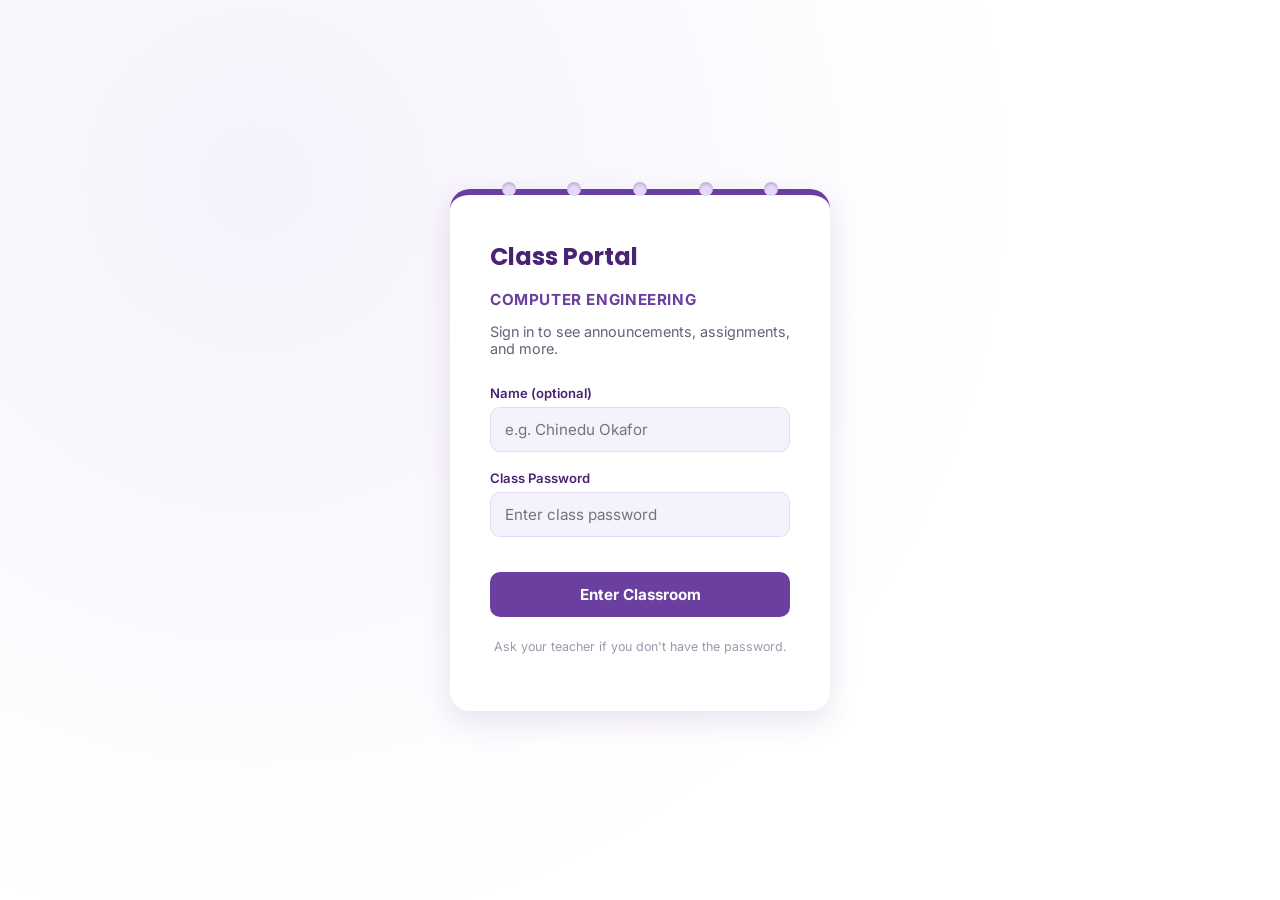
==== announcements.html @ cd18fdca "Initial commit: class portal" ====
<!DOCTYPE html>
<html lang="en">
<head>
<meta charset="UTF-8" />
<meta name="viewport" content="width=device-width, initial-scale=1.0" />
<title>Class Portal — Announcements</title>
<link rel="stylesheet" href="css/style.css" />
</head>
<body>
<div class="notebook-edge">
  <span class="hole"></span><span class="hole"></span><span class="hole"></span>
  <span class="hole"></span><span class="hole"></span><span class="hole"></span>
</div>

<header class="topbar">
  <div class="brand"><span class="dot"></span>Class Portal</div>
  <div style="display:flex; align-items:center; gap:12px;">
    <a href="#" class="logout-link" onclick="logout(); return false;">Log out</a>
    <button class="hamburger" id="hamburger" aria-label="Open menu"><span></span><span></span><span></span></button>
  </div>
</header>

<div class="nav-overlay" id="navOverlay"></div>
<nav class="side-nav" id="sideNav">
  <button class="nav-close" id="navClose" aria-label="Close menu">&times;</button>
  <div class="side-brand">📘 Menu</div>
  <a href="dashboard.html" data-page="dashboard.html">Home</a>
  <a href="announcements.html" data-page="announcements.html">Announcements</a>
  <a href="assignments.html" data-page="assignments.html">Assignments</a>
  <a href="members.html" data-page="members.html">Class Members</a>
  <a href="settings.html" data-page="settings.html">Light Mode <span class="tag">theme</span></a>
  <a href="photos.html" data-page="photos.html">Class Photos</a>
  <a href="videos.html" data-page="videos.html">Class Videos</a>
  <a href="notes.html" data-page="notes.html">Notes</a>
</nav>

<main class="page">

  <div class="page-header">
    <span class="eyebrow">Stay in the loop</span>
    <h1>Announcements</h1>
    <p>Updates from your teacher, newest first.</p>
  </div>

  <div class="card">
    <span class="meta">Sep 22 &middot; Engr. Adebayo</span>
    <h3>Digital Logic Design practical rescheduled</h3>
    <p>The lab session moves to Thursday 2–4pm in the Electronics Lab. Bring your breadboards and IC kits.</p>
  </div>
  <div class="card">
    <span class="meta">Sep 18 &middot; Engr. Adebayo</span>
    <h3>Microprocessor Systems assignment posted</h3>
    <p>Assignment 3 on 8086 addressing modes is now up. Check the Assignments tab for the due date.</p>
  </div>
  <div class="card">
    <span class="meta">Sep 15 &middot; Engr. Adebayo</span>
    <h3>Welcome to Computer Engineering — new class portal!</h3>
    <p>You can find announcements, assignments, class photos, videos, and shared notes here all in one place. Bookmark this page.</p>
  </div>

</main>

<script src="js/app.js"></script>
<script>requireAuth();</script>
</body>
</html>
---- css/style.css ----
/* ==========================================================================
   Class Portal — design tokens
   Palette:
     --paper:      #FFFFFF   base background
     --mist:       #F6F2FC   soft lavender panels
     --royal:      #6B3FA0   primary purple
     --violet:     #4A2372   deep violet (headers/ink accents)
     --lilac:      #A87FD1   secondary / hover
     --ink:        #2B2233   body text
   Type:
     Display: "Poppins"  — rounded, friendly, classroom-appropriate
     Body:    "Inter"    — clean, legible
   ========================================================================== */

@import url('https://fonts.googleapis.com/css2?family=Poppins:wght@500;600;700;800&family=Inter:wght@400;500;600&display=swap');

:root {
  --paper: #FFFFFF;
  --mist: #F6F2FC;
  --royal: #6B3FA0;
  --violet: #4A2372;
  --lilac: #A87FD1;
  --ink: #2B2233;
  --ring-hole: #E4D9F6;
  --radius: 14px;
  --shadow: 0 10px 30px rgba(74, 35, 114, 0.12);
}

* { box-sizing: border-box; }

html, body {
  margin: 0;
  padding: 0;
  background: var(--paper);
  color: var(--ink);
  font-family: 'Inter', sans-serif;
  min-height: 100vh;
}

h1, h2, h3, .display {
  font-family: 'Poppins', sans-serif;
  color: var(--violet);
  margin: 0;
}

a { color: var(--royal); }

button {
  font-family: 'Inter', sans-serif;
  cursor: pointer;
}

/* Spiral notebook edge — signature motif, used on page containers */
.notebook-edge {
  position: fixed;
  top: 0;
  left: 0;
  bottom: 0;
  width: 34px;
  background: var(--mist);
  border-right: 2px dashed var(--lilac);
  display: flex;
  flex-direction: column;
  align-items: center;
  justify-content: flex-start;
  gap: 26px;
  padding-top: 40px;
  z-index: 5;
}
.notebook-edge .hole {
  width: 14px;
  height: 14px;
  border-radius: 50%;
  background: var(--ring-hole);
  box-shadow: inset 0 2px 3px rgba(74,35,114,0.25);
}

@media (max-width: 640px) {
  .notebook-edge { display: none; }
}

/* ---------------- Top bar ---------------- */
.topbar {
  position: sticky;
  top: 0;
  z-index: 20;
  display: flex;
  align-items: center;
  justify-content: space-between;
  padding: 16px 24px 16px 64px;
  background: rgba(255,255,255,0.9);
  backdrop-filter: blur(6px);
  border-bottom: 1px solid var(--ring-hole);
}
@media (max-width: 640px) {
  .topbar { padding-left: 20px; }
}

.brand {
  display: flex;
  align-items: center;
  gap: 10px;
  font-family: 'Poppins', sans-serif;
  font-weight: 700;
  color: var(--violet);
  font-size: 1.1rem;
}
.brand .dot {
  width: 10px;
  height: 10px;
  border-radius: 50%;
  background: var(--royal);
}

.hamburger {
  width: 44px;
  height: 44px;
  border-radius: 10px;
  border: none;
  background: var(--mist);
  display: flex;
  flex-direction: column;
  align-items: center;
  justify-content: center;
  gap: 5px;
  transition: background 0.2s ease;
}
.hamburger:hover { background: var(--ring-hole); }
.hamburger span {
  display: block;
  width: 20px;
  height: 2px;
  background: var(--violet);
  border-radius: 2px;
}

.logout-link {
  font-size: 0.85rem;
  color: var(--royal);
  text-decoration: none;
  border: 1px solid var(--ring-hole);
  padding: 8px 14px;
  border-radius: 999px;
  transition: all 0.2s ease;
}
.logout-link:hover { background: var(--mist); }

/* ---------------- Slide-out nav (the "tab list") ---------------- */
.nav-overlay {
  position: fixed;
  inset: 0;
  background: rgba(43, 34, 51, 0.35);
  opacity: 0;
  pointer-events: none;
  transition: opacity 0.25s ease;
  z-index: 30;
}
.nav-overlay.open {
  opacity: 1;
  pointer-events: auto;
}

.side-nav {
  position: fixed;
  top: 0;
  bottom: 0;
  left: 0;
  width: 280px;
  max-width: 82vw;
  background: var(--violet);
  color: white;
  transform: translateX(-100%);
  transition: transform 0.3s cubic-bezier(.25,.8,.25,1);
  z-index: 31;
  padding: 28px 0;
  display: flex;
  flex-direction: column;
  box-shadow: var(--shadow);
}
.side-nav.open { transform: translateX(0); }

.side-nav .side-brand {
  font-family: 'Poppins', sans-serif;
  font-weight: 700;
  font-size: 1.2rem;
  padding: 0 26px 20px;
  border-bottom: 1px solid rgba(255,255,255,0.15);
  margin-bottom: 12px;
}

.side-nav a {
  display: flex;
  align-items: center;
  gap: 12px;
  color: rgba(255,255,255,0.88);
  text-decoration: none;
  font-family: 'Poppins', sans-serif;
  font-weight: 500;
  padding: 14px 26px;
  position: relative;
  transition: background 0.2s ease, color 0.2s ease;
}
.side-nav a .tag {
  font-size: 0.7rem;
  opacity: 0.6;
  font-family: 'Inter', sans-serif;
}
.side-nav a:hover {
  background: rgba(255,255,255,0.08);
  color: white;
}
.side-nav a.active {
  color: white;
  background: rgba(255,255,255,0.14);
}
.side-nav a.active::before {
  content: "";
  position: absolute;
  left: 0; top: 0; bottom: 0;
  width: 4px;
  background: var(--lilac);
  /* highlighter marker on the active tab */
  box-shadow: 0 0 8px var(--lilac);
}

.side-nav .nav-close {
  margin: 0 26px 16px auto;
  background: none;
  border: none;
  color: rgba(255,255,255,0.7);
  font-size: 1.4rem;
  align-self: flex-end;
  margin-right: 20px;
}

/* ---------------- Page shell ---------------- */
.page {
  padding: 40px 32px 80px 64px;
  max-width: 980px;
  margin: 0 auto;
}
@media (max-width: 640px) {
  .page { padding: 28px 20px 60px; }
}

.page-header {
  margin-bottom: 28px;
}
.page-header .eyebrow {
  text-transform: uppercase;
  letter-spacing: 0.12em;
  font-size: 0.72rem;
  color: var(--lilac);
  font-weight: 600;
  margin-bottom: 6px;
  display: block;
}
.page-header h1 {
  font-size: 2rem;
  font-weight: 700;
}
.page-header p {
  color: #6b5f78;
  margin-top: 8px;
}

.card {
  background: var(--mist);
  border-radius: var(--radius);
  padding: 22px 24px;
  margin-bottom: 16px;
  border: 1px solid var(--ring-hole);
}
.card h3 { font-size: 1.05rem; margin-bottom: 6px; }
.card .meta {
  font-size: 0.78rem;
  color: var(--royal);
  font-weight: 600;
  text-transform: uppercase;
  letter-spacing: 0.06em;
  margin-bottom: 8px;
  display: block;
}
.card p { margin: 0; color: #4a3f56; line-height: 1.55; }

.grid {
  display: grid;
  grid-template-columns: repeat(auto-fill, minmax(200px, 1fr));
  gap: 16px;
}
.grid .tile {
  background: var(--mist);
  border-radius: var(--radius);
  overflow: hidden;
  border: 1px solid var(--ring-hole);
  text-align: center;
}
.grid .tile .thumb {
  height: 130px;
  background: linear-gradient(135deg, var(--lilac), var(--royal));
  display: flex;
  align-items: center;
  justify-content: center;
  color: white;
  font-family: 'Poppins', sans-serif;
  font-size: 2rem;
}
.grid .tile .label {
  padding: 10px 8px;
  font-size: 0.85rem;
  font-weight: 600;
  color: var(--violet);
}

table {
  width: 100%;
  border-collapse: collapse;
  background: var(--paper);
  border-radius: var(--radius);
  overflow: hidden;
  box-shadow: var(--shadow);
}
th, td {
  text-align: left;
  padding: 12px 16px;
  border-bottom: 1px solid var(--ring-hole);
  font-size: 0.92rem;
}
th {
  background: var(--violet);
  color: white;
  font-family: 'Poppins', sans-serif;
  font-weight: 600;
}
tr:last-child td { border-bottom: none; }

textarea.note-area {
  width: 100%;
  min-height: 220px;
  border-radius: var(--radius);
  border: 1px solid var(--ring-hole);
  background: var(--paper);
  padding: 18px;
  font-family: 'Inter', sans-serif;
  font-size: 0.95rem;
  color: var(--ink);
  resize: vertical;
  line-height: 1.6;
}
.note-toolbar {
  display: flex;
  justify-content: space-between;
  align-items: center;
  margin-bottom: 10px;
  font-size: 0.82rem;
  color: #6b5f78;
}
.save-btn {
  background: var(--royal);
  color: white;
  border: none;
  padding: 10px 20px;
  border-radius: 999px;
  font-weight: 600;
  font-size: 0.85rem;
  transition: background 0.2s ease;
}
.save-btn:hover { background: var(--violet); }

/* ---------------- Auth page ---------------- */
.auth-wrap {
  min-height: 100vh;
  display: flex;
  align-items: center;
  justify-content: center;
  background: radial-gradient(circle at 20% 20%, var(--mist), var(--paper) 60%);
  padding: 20px;
}
.auth-card {
  background: var(--paper);
  border-radius: 20px;
  box-shadow: var(--shadow);
  padding: 44px 40px;
  width: 100%;
  max-width: 380px;
  border-top: 6px solid var(--royal);
  position: relative;
}
.auth-card .ring-row {
  position: absolute;
  top: -13px;
  left: 0; right: 0;
  display: flex;
  justify-content: space-evenly;
}
.auth-card .ring-row .hole {
  width: 14px; height: 14px;
  border-radius: 50%;
  background: var(--ring-hole);
  box-shadow: inset 0 2px 3px rgba(74,35,114,0.25);
}
.auth-card h1 {
  font-size: 1.5rem;
  margin-bottom: 4px;
}
.auth-card .class-name {
  font-size: 0.95rem;
  font-weight: 700;
  letter-spacing: 0.04em;
  text-transform: uppercase;
  color: var(--royal);
  margin-bottom: 10px;
}
.auth-card .sub {
  color: #6b5f78;
  font-size: 0.9rem;
  margin-bottom: 28px;
}
.field { margin-bottom: 18px; }
.field label {
  display: block;
  font-size: 0.82rem;
  font-weight: 600;
  color: var(--violet);
  margin-bottom: 6px;
}
.field input {
  width: 100%;
  padding: 12px 14px;
  border-radius: 10px;
  border: 1.5px solid var(--ring-hole);
  font-size: 0.95rem;
  font-family: 'Inter', sans-serif;
  background: var(--mist);
  color: var(--ink);
}
.field input:focus {
  outline: none;
  border-color: var(--royal);
  background: var(--paper);
}
.submit-btn {
  width: 100%;
  padding: 13px;
  border: none;
  border-radius: 10px;
  background: var(--royal);
  color: white;
  font-weight: 700;
  font-size: 0.95rem;
  transition: background 0.2s ease, transform 0.15s ease;
}
.submit-btn:hover { background: var(--violet); }
.submit-btn:active { transform: scale(0.98); }
.error-msg {
  color: #B3261E;
  font-size: 0.82rem;
  margin-top: -10px;
  margin-bottom: 14px;
  min-height: 1em;
}
.hint {
  margin-top: 22px;
  text-align: center;
  font-size: 0.78rem;
  color: #a196ac;
}

/* ---------------- Theme: Light (default) / Dim ---------------- */
[data-theme="dim"] {
  --paper: #FBF9FE;
  --mist: #EFE6FB;
  --ring-hole: #D8C6F2;
}

.toggle-row {
  display: flex;
  align-items: center;
  justify-content: space-between;
  padding: 18px 22px;
}
.switch {
  position: relative;
  width: 52px;
  height: 28px;
  background: var(--ring-hole);
  border-radius: 999px;
  border: none;
  cursor: pointer;
  transition: background 0.2s ease;
}
.switch::after {
  content: "";
  position: absolute;
  top: 3px; left: 3px;
  width: 22px; height: 22px;
  border-radius: 50%;
  background: white;
  box-shadow: 0 2px 4px rgba(0,0,0,0.2);
  transition: transform 0.2s ease;
}
.switch.on { background: var(--royal); }
.switch.on::after { transform: translateX(24px); }

:focus-visible {
  outline: 3px solid var(--lilac);
  outline-offset: 2px;
}

@media (prefers-reduced-motion: reduce) {
  * { transition: none !important; }
}
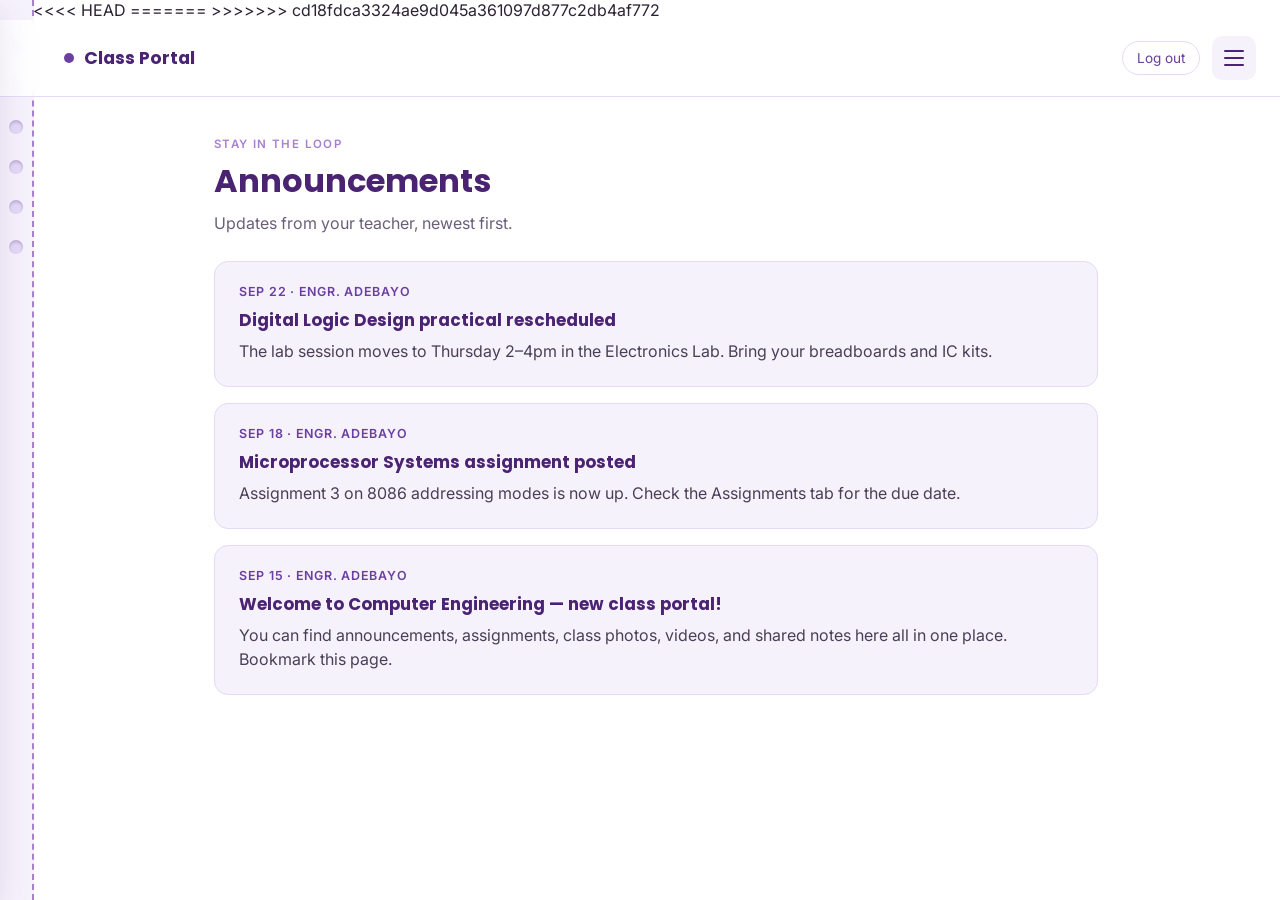
==== commit 0808983a: "Merge remote changes" ====
--- a/announcements.html
+++ b/announcements.html
@@ -3,6 +3,17 @@
 <head>
 <meta charset="UTF-8" />
 <meta name="viewport" content="width=device-width, initial-scale=1.0" />
+<<<<<<< HEAD
+<link rel="manifest" href="manifest.json" />
+<meta name="theme-color" content="#6B3FA0" />
+<link rel="icon" href="icons/icon-192.png" />
+<link rel="apple-touch-icon" href="icons/icon-192.png" />
+<meta name="mobile-web-app-capable" content="yes" />
+<meta name="apple-mobile-web-app-capable" content="yes" />
+<meta name="apple-mobile-web-app-status-bar-style" content="black-translucent" />
+
+=======
+>>>>>>> cd18fdca3324ae9d045a361097d877c2db4af772
 <title>Class Portal — Announcements</title>
 <link rel="stylesheet" href="css/style.css" />
 </head>
